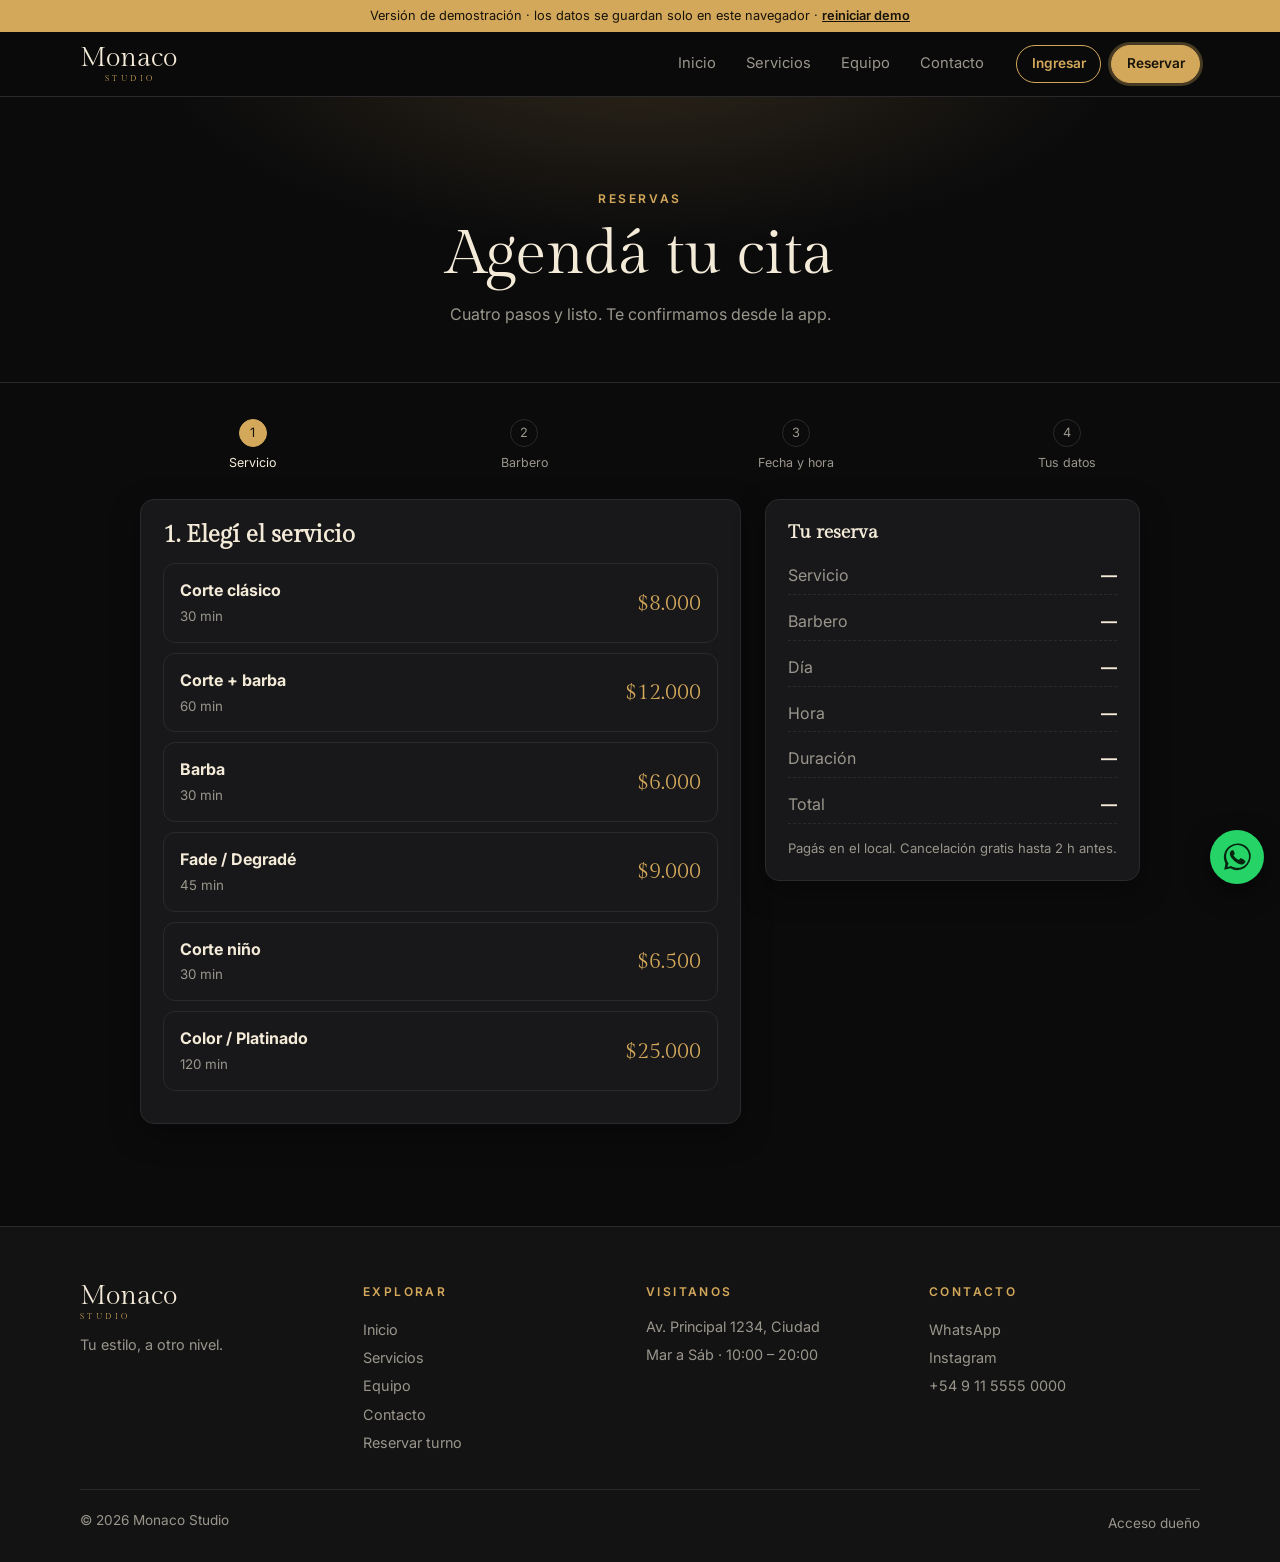
==== citas.html @ e0ccdd57 "Rediseño multipágina: inicio, servicios, citas (4 pasos con barbero), equipo y contacto Header/foote" ====
<!doctype html>
<html lang="es">
<head>
<meta charset="utf-8">
<meta name="viewport" content="width=device-width,initial-scale=1">
<title>Agendar cita · Monaco Studio</title>
<meta name="description" content="Reservá tu turno online: elegí servicio, barbero, día y hora.">
<meta name="theme-color" content="#0b0b0c">
<link rel="manifest" href="manifest.json">
<link rel="icon" href="icon.svg" type="image/svg+xml">
<link rel="preconnect" href="https://fonts.googleapis.com"><link rel="preconnect" href="https://fonts.gstatic.com" crossorigin>
<link href="https://fonts.googleapis.com/css2?family=Gilda+Display&family=Inter:wght@400;500;600&family=Playfair+Display:ital,wght@0,700;1,700&display=swap" rel="stylesheet">
<link rel="stylesheet" href="css/styles.css">
</head>
<body>
<main id="main">

  <header class="page-hero"><div class="wrap"><span class="eyebrow">Reservas</span><h1>Agendá tu cita</h1><p>Cuatro pasos y listo. Te confirmamos desde la app.</p></div></header>
  <section style="padding-top:36px"><div class="wrap">
    <ol class="stepper" id="stepper" aria-label="Pasos de la reserva"></ol>
    <div class="book"><div class="card" id="wiz" aria-live="polite"></div><aside class="card" id="sum"></aside></div>
  </div></section>

</main>
<script src="js/data.js"></script>
<script src="js/shared.js"></script>
<script src="js/citas.js"></script>
</body>
</html>
---- css/styles.css ----
:root{
  --bg:#0b0b0c; --bg2:#131314; --card:#18181a; --line:#2a2a2d;
  --text:#f4ead8; --muted:#9a968c; --gold:#d4a85a; --gold2:#ecd08e; --on-gold:#17130a;
  --ok:#5fb37c; --warn:#e0a63c; --bad:#d9625a; --radius:14px;
  --serif:'Gilda Display','Playfair Display',Georgia,serif; --sans:'Inter',system-ui,-apple-system,sans-serif;
}
*{box-sizing:border-box;margin:0}
html{scroll-behavior:smooth}
body{background:var(--bg);color:var(--text);font:16px/1.55 var(--sans);-webkit-font-smoothing:antialiased}
a{color:inherit;text-decoration:none}
img,svg{max-width:100%}
button,input,select,textarea{font:inherit;color:inherit}
.wrap{width:min(1120px,100% - 32px);margin-inline:auto}
h1,h2,h3{font-family:var(--serif);font-weight:700;line-height:1.15}
h2{font-size:clamp(1.8rem,4vw,2.6rem)}
.eyebrow{color:var(--gold);letter-spacing:.22em;text-transform:uppercase;font-size:.75rem;font-weight:600}
.muted{color:var(--muted)}
.btn{display:inline-flex;align-items:center;justify-content:center;gap:.5rem;padding:.8rem 1.4rem;border-radius:999px;border:1px solid var(--gold);background:var(--gold);color:var(--on-gold);font-weight:600;cursor:pointer;transition:.2s}
.btn:hover{background:var(--gold2);border-color:var(--gold2)}
.btn.ghost{background:transparent;color:var(--gold)}
.btn.ghost:hover{background:rgba(212,168,90,.12)}
.btn.sm{padding:.45rem .9rem;font-size:.85rem}
.btn.danger{background:transparent;border-color:var(--bad);color:var(--bad)}
.btn[disabled]{opacity:.45;cursor:not-allowed}
:focus-visible{outline:2px solid var(--gold2);outline-offset:2px}

/* nav */
.nav{position:sticky;top:0;z-index:50;background:rgba(11,11,12,.85);backdrop-filter:blur(10px);border-bottom:1px solid var(--line)}
.nav .wrap{display:flex;align-items:center;justify-content:space-between;height:64px;gap:16px}
.logo{font-family:var(--serif);font-size:1.5rem;letter-spacing:.18em;font-weight:700}
.logo b{color:var(--gold)}
.nav nav{display:flex;gap:22px;align-items:center}
.nav nav a.link{color:var(--muted);font-size:.92rem}
.nav nav a.link:hover{color:var(--text)}

/* hero */
.hero{position:relative;padding:clamp(72px,14vw,150px) 0 clamp(64px,10vw,110px);overflow:hidden;
  background:radial-gradient(900px 500px at 80% -10%,rgba(212,168,90,.22),transparent 60%),radial-gradient(600px 400px at 0% 100%,rgba(212,168,90,.08),transparent 60%)}
.hero h1{font-size:clamp(2.6rem,8vw,5.2rem);max-width:14ch;margin:14px 0 18px}
.hero h1 em{color:var(--gold);font-style:italic}
.hero p.lead{max-width:46ch;color:var(--muted);font-size:1.1rem;margin-bottom:28px}
.hero .cta{display:flex;gap:12px;flex-wrap:wrap}
.hero .pole{position:absolute;right:6%;top:50%;transform:translateY(-50%);width:clamp(70px,12vw,130px);height:70%;opacity:.9;display:none}
@media(min-width:900px){.hero .pole{display:block}}
.stats{display:flex;gap:36px;margin-top:48px;flex-wrap:wrap}
.stats b{font-family:var(--serif);font-size:2rem;color:var(--gold);display:block}
.stats span{color:var(--muted);font-size:.85rem}

section{padding:clamp(56px,9vw,96px) 0}
.sec-head{margin-bottom:36px}
.sec-head h2{margin-top:8px}
.grid{display:grid;gap:16px;grid-template-columns:repeat(auto-fill,minmax(260px,1fr))}
.card{background:var(--card);border:1px solid var(--line);border-radius:var(--radius);padding:22px}
.svc{display:flex;flex-direction:column;gap:8px;transition:.2s}
.svc:hover{border-color:var(--gold);transform:translateY(-3px)}
.svc h3{font-size:1.25rem}
.svc .meta{margin-top:auto;display:flex;justify-content:space-between;align-items:baseline;padding-top:12px;border-top:1px dashed var(--line)}
.price{font-family:var(--serif);font-size:1.4rem;color:var(--gold)}
.alt{background:var(--bg2);border-block:1px solid var(--line)}
.steps{counter-reset:s;display:grid;gap:16px;grid-template-columns:repeat(auto-fit,minmax(220px,1fr))}
.steps .card::before{counter-increment:s;content:"0" counter(s);font-family:var(--serif);font-size:2.2rem;color:var(--gold);display:block;margin-bottom:6px}
.hours{display:grid;gap:6px;max-width:360px}
.hours div{display:flex;justify-content:space-between;border-bottom:1px dashed var(--line);padding:6px 0}
.hours .today{color:var(--gold);font-weight:600}
.contact{display:grid;gap:36px;grid-template-columns:repeat(auto-fit,minmax(280px,1fr))}
footer{padding:36px 0;border-top:1px solid var(--line);color:var(--muted);font-size:.9rem}
footer .wrap{display:flex;justify-content:space-between;gap:12px;flex-wrap:wrap}
.wa-float{position:fixed;right:16px;bottom:16px;z-index:40;background:#25d366;color:#07240f;width:54px;height:54px;border-radius:50%;display:grid;place-items:center;box-shadow:0 8px 24px rgba(0,0,0,.5)}

/* booking wizard */
.wizard{max-width:760px;margin-inline:auto}
.progress{display:flex;gap:6px;margin-bottom:22px}
.progress i{flex:1;height:4px;border-radius:4px;background:var(--line)}
.progress i.on{background:var(--gold)}
.opt{display:flex;justify-content:space-between;align-items:center;gap:12px;width:100%;text-align:left;background:var(--card);border:1px solid var(--line);border-radius:12px;padding:14px 16px;cursor:pointer;margin-bottom:10px;transition:.15s}
.opt:hover,.opt.sel{border-color:var(--gold);background:rgba(212,168,90,.08)}
.days{display:flex;gap:8px;overflow-x:auto;padding-bottom:8px;scroll-snap-type:x mandatory}
.day{flex:0 0 66px;scroll-snap-align:start;text-align:center;background:var(--card);border:1px solid var(--line);border-radius:12px;padding:10px 0;cursor:pointer}
.day small{display:block;color:var(--muted);text-transform:uppercase;font-size:.7rem;letter-spacing:.1em}
.day b{font-size:1.3rem;font-family:var(--serif)}
.day.sel{border-color:var(--gold);background:var(--gold);color:var(--on-gold)}
.day.sel small{color:var(--on-gold)}
.day[disabled]{opacity:.3;cursor:not-allowed}
.slots{display:grid;grid-template-columns:repeat(auto-fill,minmax(84px,1fr));gap:8px;margin-top:16px}
.slot{padding:10px 0;text-align:center;border:1px solid var(--line);border-radius:10px;background:var(--card);cursor:pointer}
.slot.sel{background:var(--gold);color:var(--on-gold);border-color:var(--gold)}
.slot[disabled]{opacity:.3;text-decoration:line-through;cursor:not-allowed}
.summary{display:grid;gap:8px}
.summary div{display:flex;justify-content:space-between;border-bottom:1px dashed var(--line);padding:6px 0}

/* forms */
label{display:block;font-size:.85rem;color:var(--muted);margin-bottom:4px}
input,select,textarea{width:100%;background:var(--bg2);border:1px solid var(--line);border-radius:10px;padding:.7rem .85rem}
input:focus,select:focus,textarea:focus{outline:none;border-color:var(--gold)}
.field{margin-bottom:14px}
.row2{display:grid;gap:12px;grid-template-columns:1fr 1fr}
@media(max-width:560px){.row2{grid-template-columns:1fr}}
.check{display:flex;gap:10px;align-items:center;color:var(--text);font-size:.95rem}
.check input{width:auto}

/* modal + toast */
.modal{position:fixed;inset:0;background:rgba(0,0,0,.7);display:none;place-items:center;z-index:100;padding:16px}
.modal.open{display:grid}
.modal .box{background:var(--card);border:1px solid var(--line);border-radius:18px;padding:26px;width:min(440px,100%);max-height:90vh;overflow:auto}
.tabs2{display:flex;gap:4px;margin-bottom:18px;border-bottom:1px solid var(--line)}
.tabs2 button{background:none;border:0;padding:10px 14px;color:var(--muted);cursor:pointer;border-bottom:2px solid transparent;margin-bottom:-1px}
.tabs2 button.on{color:var(--gold);border-color:var(--gold)}
#toast{position:fixed;left:50%;bottom:24px;transform:translateX(-50%) translateY(20px);background:var(--text);color:#111;padding:.7rem 1.2rem;border-radius:999px;opacity:0;pointer-events:none;transition:.25s;z-index:200;max-width:90vw;text-align:center}
#toast.show{opacity:1;transform:translateX(-50%)}
#toast.err{background:var(--bad);color:#fff}
.err-msg{color:var(--bad);font-size:.88rem;min-height:1.3em;margin:6px 0}

/* panel layouts (cuenta / admin) */
.panel{padding:28px 0 80px}
.panel h1{font-size:clamp(1.6rem,4vw,2.2rem);margin-bottom:4px}
.tabbar{display:flex;gap:6px;margin:22px 0;overflow-x:auto;border-bottom:1px solid var(--line)}
.tabbar button{background:none;border:0;padding:12px 16px;color:var(--muted);cursor:pointer;white-space:nowrap;border-bottom:2px solid transparent;margin-bottom:-1px;position:relative}
.tabbar button.on{color:var(--gold);border-color:var(--gold)}
.badge{background:var(--gold);color:var(--on-gold);font-size:.7rem;border-radius:99px;padding:1px 7px;margin-left:6px;font-weight:700}
.item{display:flex;gap:14px;align-items:center;justify-content:space-between;flex-wrap:wrap;background:var(--card);border:1px solid var(--line);border-radius:12px;padding:14px 16px;margin-bottom:10px}
.item .when{font-family:var(--serif);font-size:1.15rem}
.item .actions{display:flex;gap:6px;flex-wrap:wrap}
.pill{display:inline-block;font-size:.72rem;padding:2px 10px;border-radius:99px;border:1px solid currentColor;text-transform:uppercase;letter-spacing:.08em}
.pill.pending{color:var(--warn)}.pill.confirmed{color:var(--ok)}.pill.cancelled{color:var(--bad)}.pill.completed{color:var(--muted)}.pill.noshow{color:var(--bad)}
.empty{text-align:center;color:var(--muted);padding:40px 0;border:1px dashed var(--line);border-radius:12px}
.kpis{display:grid;gap:12px;grid-template-columns:repeat(auto-fit,minmax(150px,1fr));margin-bottom:22px}
.kpis .card b{font-family:var(--serif);font-size:1.9rem;color:var(--gold);display:block}
.notice.unread{border-left:3px solid var(--gold)}
table{width:100%;border-collapse:collapse;font-size:.92rem}
th,td{text-align:left;padding:10px 8px;border-bottom:1px solid var(--line)}
th{color:var(--muted);font-weight:500;font-size:.8rem;text-transform:uppercase;letter-spacing:.08em}
.tablewrap{overflow-x:auto}
.demo-bar{background:var(--gold);color:var(--on-gold);font-size:.8rem;text-align:center;padding:6px 12px}
.demo-bar a{text-decoration:underline;font-weight:600}

/* wordmark Monaco Studio */
.logo{display:flex;flex-direction:column;line-height:1;letter-spacing:0;font-weight:400;align-items:center}
.logo .m{font-family:var(--serif);font-size:1.7rem;color:var(--text)}
.logo .s{font-size:.52rem;letter-spacing:.42em;color:var(--gold);margin-top:3px;text-indent:.42em}
.hero .swoosh{position:absolute;inset:auto 0 8% 0;width:100%;height:220px;opacity:.55;pointer-events:none}
.hero h1{font-weight:400}
.hero .wrap{position:relative;z-index:1}.hero .swoosh{opacity:.35;bottom:0}

/* ===== v2: multipágina ===== */
:root{--shadow:0 10px 30px rgba(0,0,0,.35);--sec:clamp(56px,8vw,104px)}
section{padding:var(--sec) 0}
.nav .wrap{position:relative}
.nav nav{display:flex;gap:6px;align-items:center}
.nav nav a.link{padding:8px 12px;border-radius:8px;position:relative}
.nav nav a.link[aria-current=page]{color:var(--gold)}
.nav nav a.link[aria-current=page]::after{content:"";position:absolute;left:12px;right:12px;bottom:2px;height:2px;background:var(--gold);border-radius:2px}
.nav .navend{display:flex;gap:10px;align-items:center;margin-left:14px}
.btn[aria-current=page]{box-shadow:0 0 0 3px rgba(212,168,90,.3)}
.burger{display:none;background:none;border:1px solid var(--line);border-radius:10px;width:44px;height:44px;cursor:pointer;flex-direction:column;gap:5px;align-items:center;justify-content:center}
.burger i{display:block;width:20px;height:2px;background:var(--text);transition:.25s}
.nav.open .burger i:nth-child(1){transform:translateY(7px) rotate(45deg)}
.nav.open .burger i:nth-child(2){opacity:0}
.nav.open .burger i:nth-child(3){transform:translateY(-7px) rotate(-45deg)}
@media(max-width:860px){
  .burger{display:flex}
  .nav nav{position:absolute;left:-16px;right:-16px;top:64px;flex-direction:column;align-items:stretch;gap:0;background:var(--bg2);border-bottom:1px solid var(--line);padding:8px 16px 18px;box-shadow:var(--shadow);transform:translateY(-8px);opacity:0;visibility:hidden;transition:.22s}
  .nav.open nav{transform:none;opacity:1;visibility:visible}
  .nav nav a.link{padding:14px 4px;border-bottom:1px solid var(--line);border-radius:0;font-size:1.05rem}
  .nav nav a.link[aria-current=page]::after{display:none}
  .nav .navend{margin:14px 0 0;flex-direction:column;align-items:stretch}
  .nav .navend .btn{width:100%;padding:.9rem}
}
.page-hero{padding:clamp(48px,8vw,88px) 0 clamp(36px,5vw,56px);text-align:center;border-bottom:1px solid var(--line);
  background:radial-gradient(700px 300px at 50% -20%,rgba(212,168,90,.18),transparent 70%)}
.page-hero h1{font-size:clamp(2.2rem,6vw,3.8rem);margin:10px 0 12px;font-weight:400}
.page-hero p{color:var(--muted);max-width:52ch;margin-inline:auto}
.card{box-shadow:var(--shadow)}
.split{display:grid;gap:clamp(24px,5vw,56px);grid-template-columns:repeat(auto-fit,minmax(300px,1fr));align-items:center}
.center{text-align:center}.center .sec-head{margin-inline:auto}
.band{background:linear-gradient(135deg,#1c1710,#0f0e0b);border:1px solid var(--line);border-radius:22px;padding:clamp(32px,6vw,64px);text-align:center;box-shadow:var(--shadow)}
.band h2{margin-bottom:12px}.band p{color:var(--muted);margin-bottom:24px}
.svc .btn{margin-top:14px;align-self:flex-start}
.chip{display:inline-block;font-size:.75rem;padding:3px 10px;border-radius:99px;border:1px solid var(--line);color:var(--muted)}
.quotes{display:grid;gap:16px;grid-template-columns:repeat(auto-fit,minmax(260px,1fr))}
.quote{display:flex;flex-direction:column;gap:14px}
.quote .stars{color:var(--gold);letter-spacing:.2em}
.quote p{font-family:var(--serif);font-size:1.1rem;line-height:1.5}
.quote cite{font-style:normal;color:var(--muted);font-size:.88rem;margin-top:auto}
.feat{display:grid;gap:16px;grid-template-columns:repeat(auto-fit,minmax(220px,1fr))}
.feat .ic{width:46px;height:46px;border-radius:12px;display:grid;place-items:center;background:rgba(212,168,90,.12);color:var(--gold);font-size:1.3rem;margin-bottom:12px}
/* barberos */
.team{display:grid;gap:18px;grid-template-columns:repeat(auto-fit,minmax(260px,1fr))}
.barber{text-align:center}
.avatar{width:96px;height:96px;border-radius:50%;margin:0 auto 14px;display:grid;place-items:center;font-family:var(--serif);font-size:2rem;color:var(--gold);border:1px solid var(--gold);background:radial-gradient(circle at 30% 20%,#2b2417,#111)}
.barber .tags{display:flex;gap:6px;flex-wrap:wrap;justify-content:center;margin:12px 0 16px}
.gallery{display:grid;gap:12px;grid-template-columns:repeat(auto-fit,minmax(200px,1fr))}
.shot{aspect-ratio:4/5;border-radius:14px;border:1px solid var(--line);display:flex;align-items:flex-end;padding:14px;color:var(--muted);font-size:.85rem;background:linear-gradient(160deg,#241e12,#0e0d0b 70%);position:relative;overflow:hidden}
.shot::before{content:"✂";position:absolute;top:14px;right:16px;font-size:1.4rem;color:var(--gold);opacity:.6}
.shot:nth-child(2n){background:linear-gradient(200deg,#1b1b1e,#0e0d0b 70%)}
.shot.wide{grid-column:span 2;aspect-ratio:auto;min-height:200px}
@media(max-width:520px){.shot.wide{grid-column:auto;aspect-ratio:4/5}}
/* contacto */
.map{width:100%;height:100%;min-height:340px;border:1px solid var(--line);border-radius:var(--radius);filter:grayscale(1) invert(.92) contrast(.9)}
.info-list{display:grid;gap:14px}
.info-list a,.info-list div{display:flex;gap:14px;align-items:flex-start}
.info-list .ic{flex:0 0 40px;height:40px;border-radius:10px;display:grid;place-items:center;background:rgba(212,168,90,.12);color:var(--gold)}
details.faq{background:var(--card);border:1px solid var(--line);border-radius:12px;padding:0 18px;margin-bottom:10px}
details.faq summary{cursor:pointer;padding:16px 0;font-weight:500;list-style:none;display:flex;justify-content:space-between;gap:12px}
details.faq summary::after{content:"+";color:var(--gold);font-size:1.3rem;line-height:1}
details.faq[open] summary::after{content:"–"}
details.faq p{color:var(--muted);padding-bottom:16px}
/* wizard citas */
.stepper{display:flex;gap:6px;margin-bottom:26px;counter-reset:st}
.stepper li{flex:1;list-style:none;text-align:center;font-size:.78rem;color:var(--muted);padding-top:34px;position:relative}
.stepper li::before{counter-increment:st;content:counter(st);position:absolute;top:0;left:50%;transform:translateX(-50%);width:26px;height:26px;border-radius:50%;border:1px solid var(--line);display:grid;place-items:center;font-size:.8rem;background:var(--bg)}
.stepper li.on{color:var(--text)}.stepper li.on::before{background:var(--gold);color:var(--on-gold);border-color:var(--gold)}
.stepper li.done::before{content:"✓";border-color:var(--gold);color:var(--gold)}
.book{display:grid;gap:24px;grid-template-columns:1fr;max-width:1000px;margin-inline:auto}
@media(min-width:900px){.book{grid-template-columns:minmax(0,1.6fr) minmax(260px,1fr);align-items:start}.book aside{position:sticky;top:88px}}
.opt .av{width:42px;height:42px;border-radius:50%;display:grid;place-items:center;border:1px solid var(--gold);color:var(--gold);font-family:var(--serif);flex:0 0 42px}
.opt .l{display:flex;gap:12px;align-items:center}
/* footer */
.site-footer{margin-top:0;padding:56px 0 24px;background:var(--bg2);border-top:1px solid var(--line);color:var(--text)}
.foot-grid{display:grid;gap:32px;grid-template-columns:repeat(auto-fit,minmax(180px,1fr));padding-bottom:32px}
.site-footer h4{font-family:var(--sans);font-size:.75rem;letter-spacing:.2em;text-transform:uppercase;color:var(--gold);margin-bottom:14px;font-weight:600}
.site-footer a:not(.logo){display:block;color:var(--muted);padding:3px 0}
.site-footer a:not(.logo):hover{color:var(--text)}
.site-footer p{margin-bottom:6px}
.foot-end{display:flex;justify-content:space-between;gap:12px;flex-wrap:wrap;padding-top:20px;border-top:1px solid var(--line);color:var(--muted);font-size:.85rem}
.foot-end a{color:var(--muted)}
.site-footer .wrap{display:grid}.site-footer .foot-end{display:flex}
.site-footer .logo{align-items:flex-start}.site-footer .logo .s{text-indent:0}
.hero{padding-bottom:clamp(120px,16vw,190px)}
.hero .swoosh{height:150px;opacity:.3}
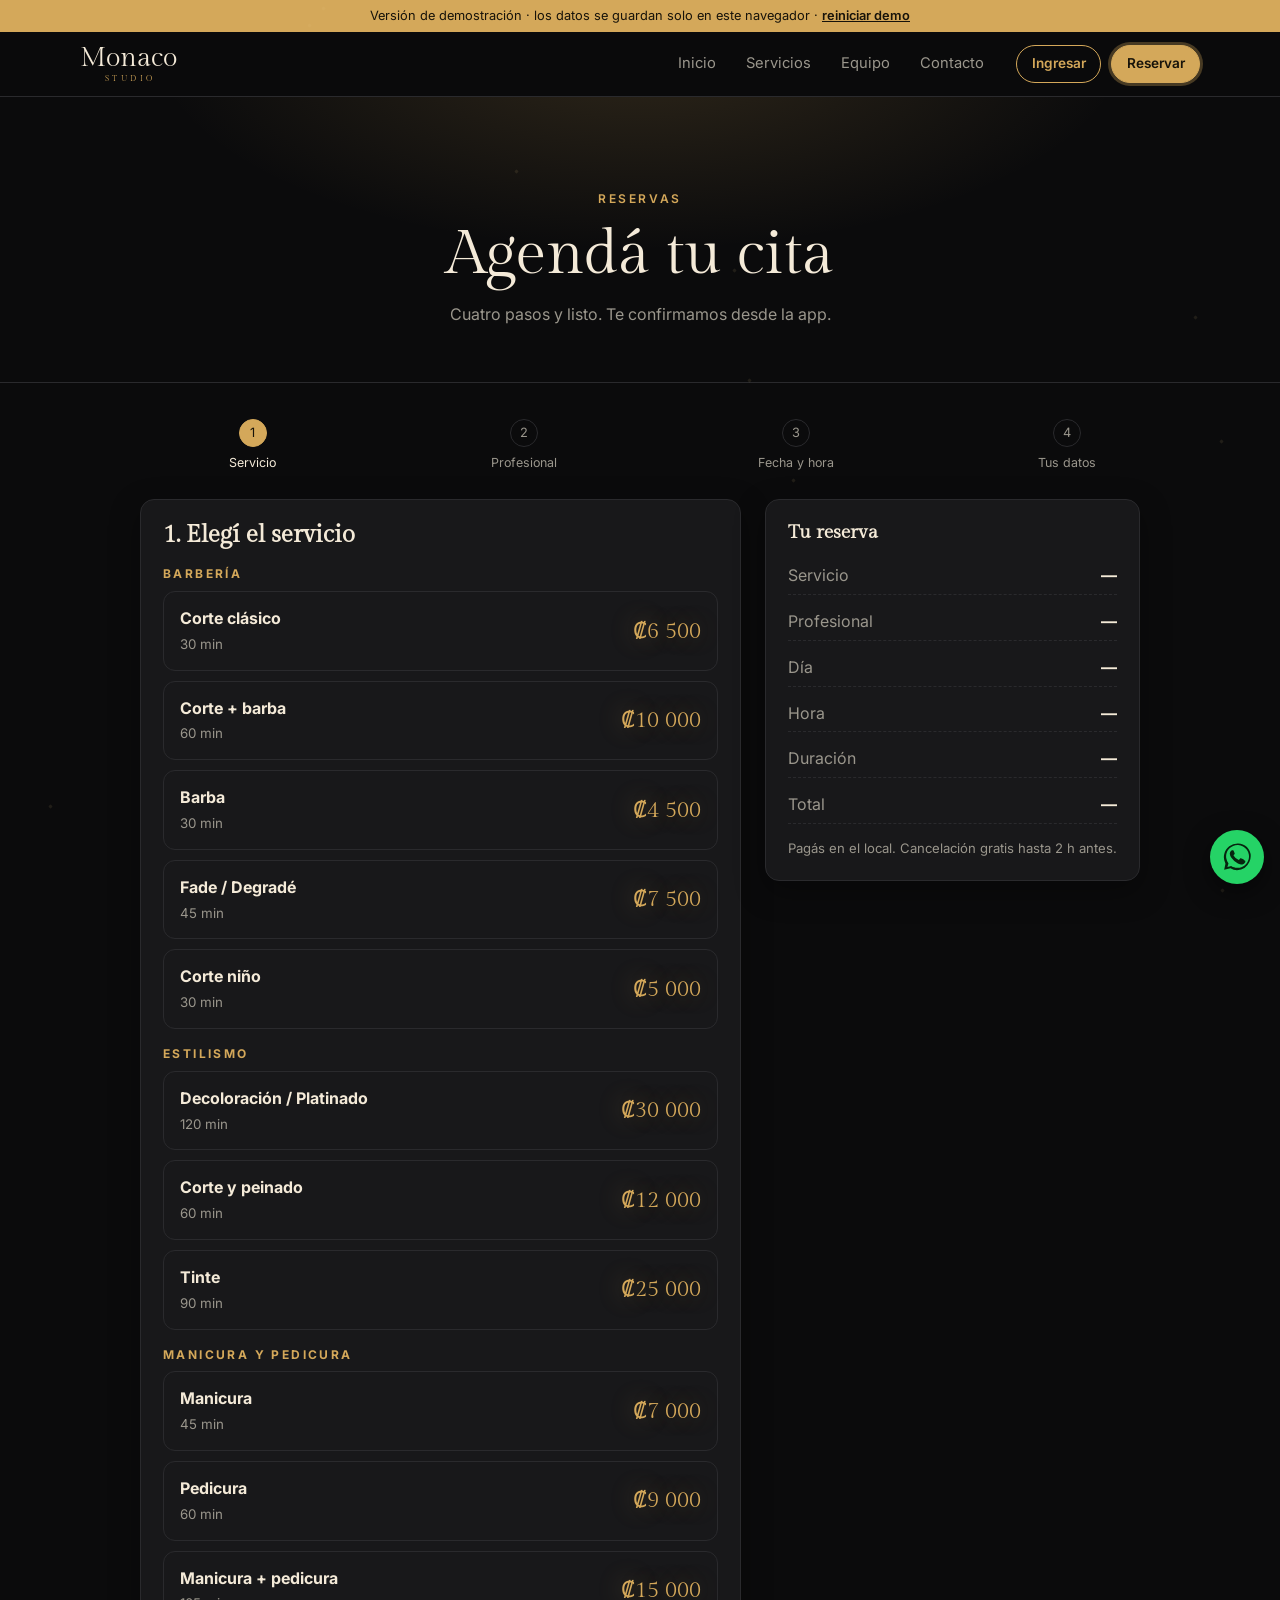
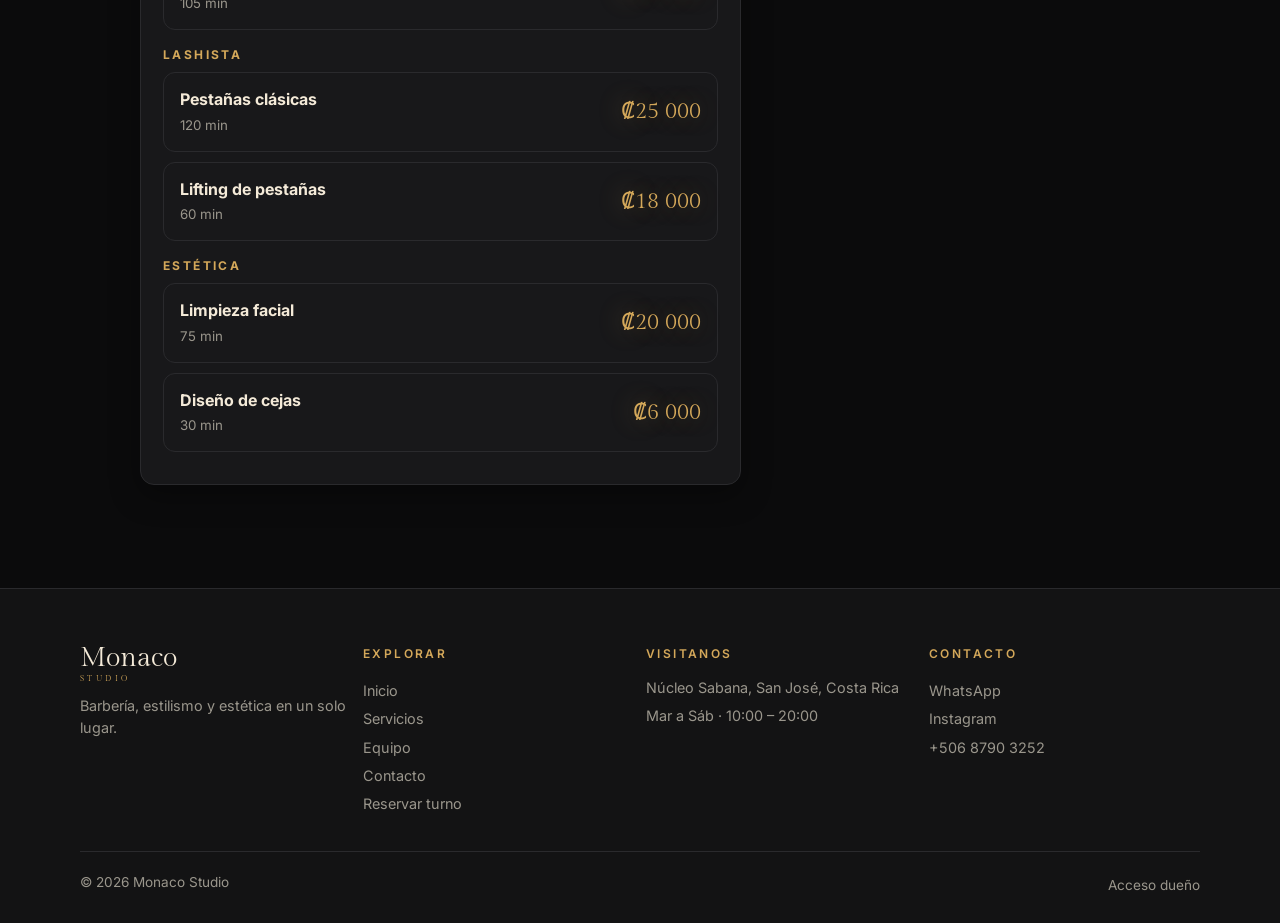
==== commit 8599347c: "Núcleo Sabana, teléfono 8790-3252 y nuevas áreas de servicio - Dirección Núcleo Sabana y teléfono/Wh" ====
--- a/citas.html
+++ b/citas.html
@@ -4,7 +4,7 @@
 <meta charset="utf-8">
 <meta name="viewport" content="width=device-width,initial-scale=1">
 <title>Agendar cita · Monaco Studio</title>
-<meta name="description" content="Reservá tu turno online: elegí servicio, barbero, día y hora.">
+<meta name="description" content="Reservá tu turno online: elegí servicio, profesional, día y hora.">
 <meta name="theme-color" content="#0b0b0c">
 <link rel="manifest" href="manifest.json">
 <link rel="icon" href="icon.svg" type="image/svg+xml">
--- a/css/styles.css
+++ b/css/styles.css
@@ -227,3 +227,80 @@
 .site-footer .logo{align-items:flex-start}.site-footer .logo .s{text-indent:0}
 .hero{padding-bottom:clamp(120px,16vw,190px)}
 .hero .swoosh{height:150px;opacity:.3}
+
+/* ===== v3: más vida ===== */
+@view-transition{navigation:auto}
+@keyframes fadeUp{from{opacity:0;transform:translateY(22px)}to{opacity:1;transform:none}}
+@keyframes twinkle{0%,100%{opacity:.08;transform:scale(.6)}50%{opacity:.9;transform:scale(var(--s,1))}}
+@keyframes draw{from{stroke-dashoffset:1}to{stroke-dashoffset:0}}
+@keyframes glow{0%,100%{opacity:.7}50%{opacity:1}}
+@keyframes stripes{to{transform:translateY(-50.91px)}}
+@keyframes marquee{to{transform:translateX(-50%)}}
+@keyframes ping{0%{box-shadow:0 0 0 0 rgba(37,211,102,.55)}80%,100%{box-shadow:0 0 0 18px rgba(37,211,102,0)}}
+@keyframes pop{0%{transform:scale(.92)}60%{transform:scale(1.04)}100%{transform:scale(1)}}
+
+.nav{transition:box-shadow .3s,background .3s}.nav.scrolled{box-shadow:0 8px 30px rgba(0,0,0,.5);background:rgba(11,11,12,.95)}
+/* entrada escalonada del héroe */
+.hero .eyebrow,.hero h1,.hero .lead,.hero .cta,.hero .stats,.page-hero .eyebrow,.page-hero h1,.page-hero p{animation:fadeUp .8s cubic-bezier(.2,.7,.2,1) both}
+.hero h1,.page-hero h1{animation-delay:.1s}.hero .lead,.page-hero p{animation-delay:.22s}.hero .cta{animation-delay:.34s}.hero .stats{animation-delay:.46s}
+.hero h1 em{background:linear-gradient(100deg,var(--gold) 20%,var(--gold2) 50%,var(--gold) 80%);background-size:200% auto;-webkit-background-clip:text;background-clip:text;color:transparent;animation:shimmer 5s linear infinite}
+@keyframes shimmer{to{background-position:200% center}}
+.hero::before{content:"";position:absolute;inset:-20% -10% auto auto;width:70%;height:90%;background:radial-gradient(closest-side,rgba(212,168,90,.2),transparent);animation:glow 6s ease-in-out infinite;pointer-events:none}
+.swoosh .draw{stroke-dasharray:1;stroke-dashoffset:1;animation:draw 2.6s .3s ease-out forwards}.swoosh .draw.d2{animation-delay:.7s}
+.swoosh .tw path{transform-box:fill-box;transform-origin:center;animation:twinkle 3s ease-in-out infinite}.swoosh .tw path:last-child{animation-delay:1.4s}
+.sparks{position:absolute;inset:0;pointer-events:none;overflow:hidden}
+.sparks i{position:absolute;width:5px;height:5px;background:var(--gold2);transform:rotate(45deg) scale(.6);opacity:.1;border-radius:1px;animation:twinkle var(--d,3s) ease-in-out infinite}
+.hero .wrap,.page-hero .wrap{position:relative;z-index:1}
+/* poste de barbero animado */
+.pole{position:absolute;right:max(6%,calc(50% - 480px + 24px));top:46%;transform:translateY(-50%);width:68px;height:250px;border-radius:40px;border:2px solid var(--gold);overflow:hidden;display:none;box-shadow:0 0 60px rgba(212,168,90,.25);background:#111}
+.pole .stripes{position:absolute;left:0;right:0;top:0;height:calc(100% + 60px);background:repeating-linear-gradient(135deg,var(--gold) 0 12px,var(--text) 12px 24px,#2a2a2d 24px 36px);animation:stripes 2.4s linear infinite}
+.pole::after{content:"";position:absolute;inset:0;background:linear-gradient(90deg,rgba(0,0,0,.55),rgba(255,255,255,.18) 35%,rgba(0,0,0,0) 55%,rgba(0,0,0,.6))}
+@media(min-width:1000px){.pole{display:block}}
+/* cinta de servicios */
+.marquee{overflow:hidden;border-block:1px solid var(--line);background:var(--bg2);padding:14px 0;white-space:nowrap}
+.marquee .track{display:inline-flex;animation:marquee 30s linear infinite}
+.marquee span{font-family:var(--serif);font-size:1.25rem;color:var(--muted);letter-spacing:.08em;text-transform:uppercase;padding-right:.5em}
+.marquee:hover .track{animation-play-state:paused}
+/* aparición al scroll */
+.rv{opacity:0;transform:translateY(26px);transition:opacity .7s cubic-bezier(.2,.7,.2,1),transform .7s cubic-bezier(.2,.7,.2,1)}
+.rv.in{opacity:1;transform:none}
+/* tarjetas con brillo y elevación */
+.card{position:relative;overflow:hidden;transition:transform .3s,border-color .3s,box-shadow .3s}
+.card::after{content:"";position:absolute;inset:0;pointer-events:none;opacity:0;transition:opacity .3s;background:radial-gradient(260px circle at var(--mx,50%) var(--my,50%),rgba(212,168,90,.16),transparent 70%)}
+.card:hover::after{opacity:1}
+@media(hover:hover){.feat .card:hover,.quote:hover,.barber:hover{transform:translateY(-4px);border-color:rgba(212,168,90,.5)}.card.svc:hover{box-shadow:0 14px 40px rgba(212,168,90,.12)}}
+.card.rv.in:hover{transition-delay:0ms!important}
+.price{text-shadow:0 0 24px rgba(212,168,90,.35)}
+.avatar{transition:transform .4s,box-shadow .4s}.barber:hover .avatar{transform:scale(1.07) rotate(-3deg);box-shadow:0 0 0 6px rgba(212,168,90,.12),0 0 40px rgba(212,168,90,.3)}
+.feat .ic svg,.info-list .ic svg{display:block}.feat .card:hover .ic{background:var(--gold);color:var(--on-gold)}.feat .ic{transition:.3s}
+/* botones */
+.btn{position:relative;overflow:hidden}
+.btn:active{transform:scale(.97)}
+.btn.shine::after{content:"";position:absolute;top:0;left:-60%;width:40%;height:100%;background:linear-gradient(100deg,transparent,rgba(255,255,255,.55),transparent);transform:skewX(-20deg);animation:sheen 4s 1.5s ease-in-out infinite}
+@keyframes sheen{0%{left:-60%}30%,100%{left:140%}}
+.wa-float{animation:ping 2.6s infinite;transition:transform .2s}.wa-float:hover{transform:scale(1.1)}
+/* reserva */
+.day.sel,.slot.sel,.opt.sel{animation:pop .25s}
+.slot:not([disabled]):hover,.day:not([disabled]):hover{border-color:var(--gold)}
+.stepper li::before{transition:.3s}
+.done-check{width:76px;height:76px;border-radius:50%;margin:0 auto 10px;display:grid;place-items:center;background:rgba(212,168,90,.14);border:1px solid var(--gold);color:var(--gold);animation:pop .5s}
+details.faq{transition:border-color .2s}details.faq[open]{border-color:var(--gold)}
+.shot{transition:transform .4s,border-color .4s}.shot:hover{transform:scale(1.03);border-color:var(--gold)}
+.hours div{transition:padding .2s}.hours div:hover{padding-left:8px}
+@media(prefers-reduced-motion:reduce){*,*::before,*::after{animation:none!important;transition:none!important}.rv{opacity:1;transform:none}.swoosh .draw{stroke-dashoffset:0}}
+
+/* ===== v4: áreas del estudio ===== */
+.cats{grid-template-columns:repeat(auto-fill,minmax(280px,1fr))}
+.card.cat{display:flex;flex-direction:column;gap:8px;color:inherit}
+a.card.cat:hover{border-color:var(--gold);transform:translateY(-4px)}
+.card.cat .ic,.cat-head .ic{width:46px;height:46px;border-radius:12px;display:grid;place-items:center;background:rgba(212,168,90,.12);color:var(--gold);flex:0 0 46px}
+.card.cat .meta{margin-top:auto;padding-top:12px;border-top:1px dashed var(--line);color:var(--muted);font-size:.88rem}
+.card.cat.soon{border-style:dashed;background:linear-gradient(160deg,#1d1810,var(--card))}
+.chip.gold{border-color:var(--gold);color:var(--gold);align-self:flex-start;letter-spacing:.06em;font-size:.7rem;text-transform:uppercase;vertical-align:middle}
+.filters{display:flex;gap:8px;flex-wrap:wrap;margin-bottom:30px;justify-content:center}
+.fchip{background:var(--card);border:1px solid var(--line);border-radius:99px;padding:.55rem 1.1rem;cursor:pointer;color:var(--muted);transition:.2s}
+.fchip:hover{border-color:var(--gold);color:var(--text)}.fchip.on{background:var(--gold);border-color:var(--gold);color:var(--on-gold);font-weight:600}
+.cat-block{margin-bottom:48px}
+.cat-head{display:flex;gap:14px;align-items:center;margin-bottom:18px}
+.cat-head h2{font-size:1.6rem}
+h3.grp{font-family:var(--sans);font-size:.75rem;letter-spacing:.2em;text-transform:uppercase;color:var(--gold);margin:18px 0 10px}
